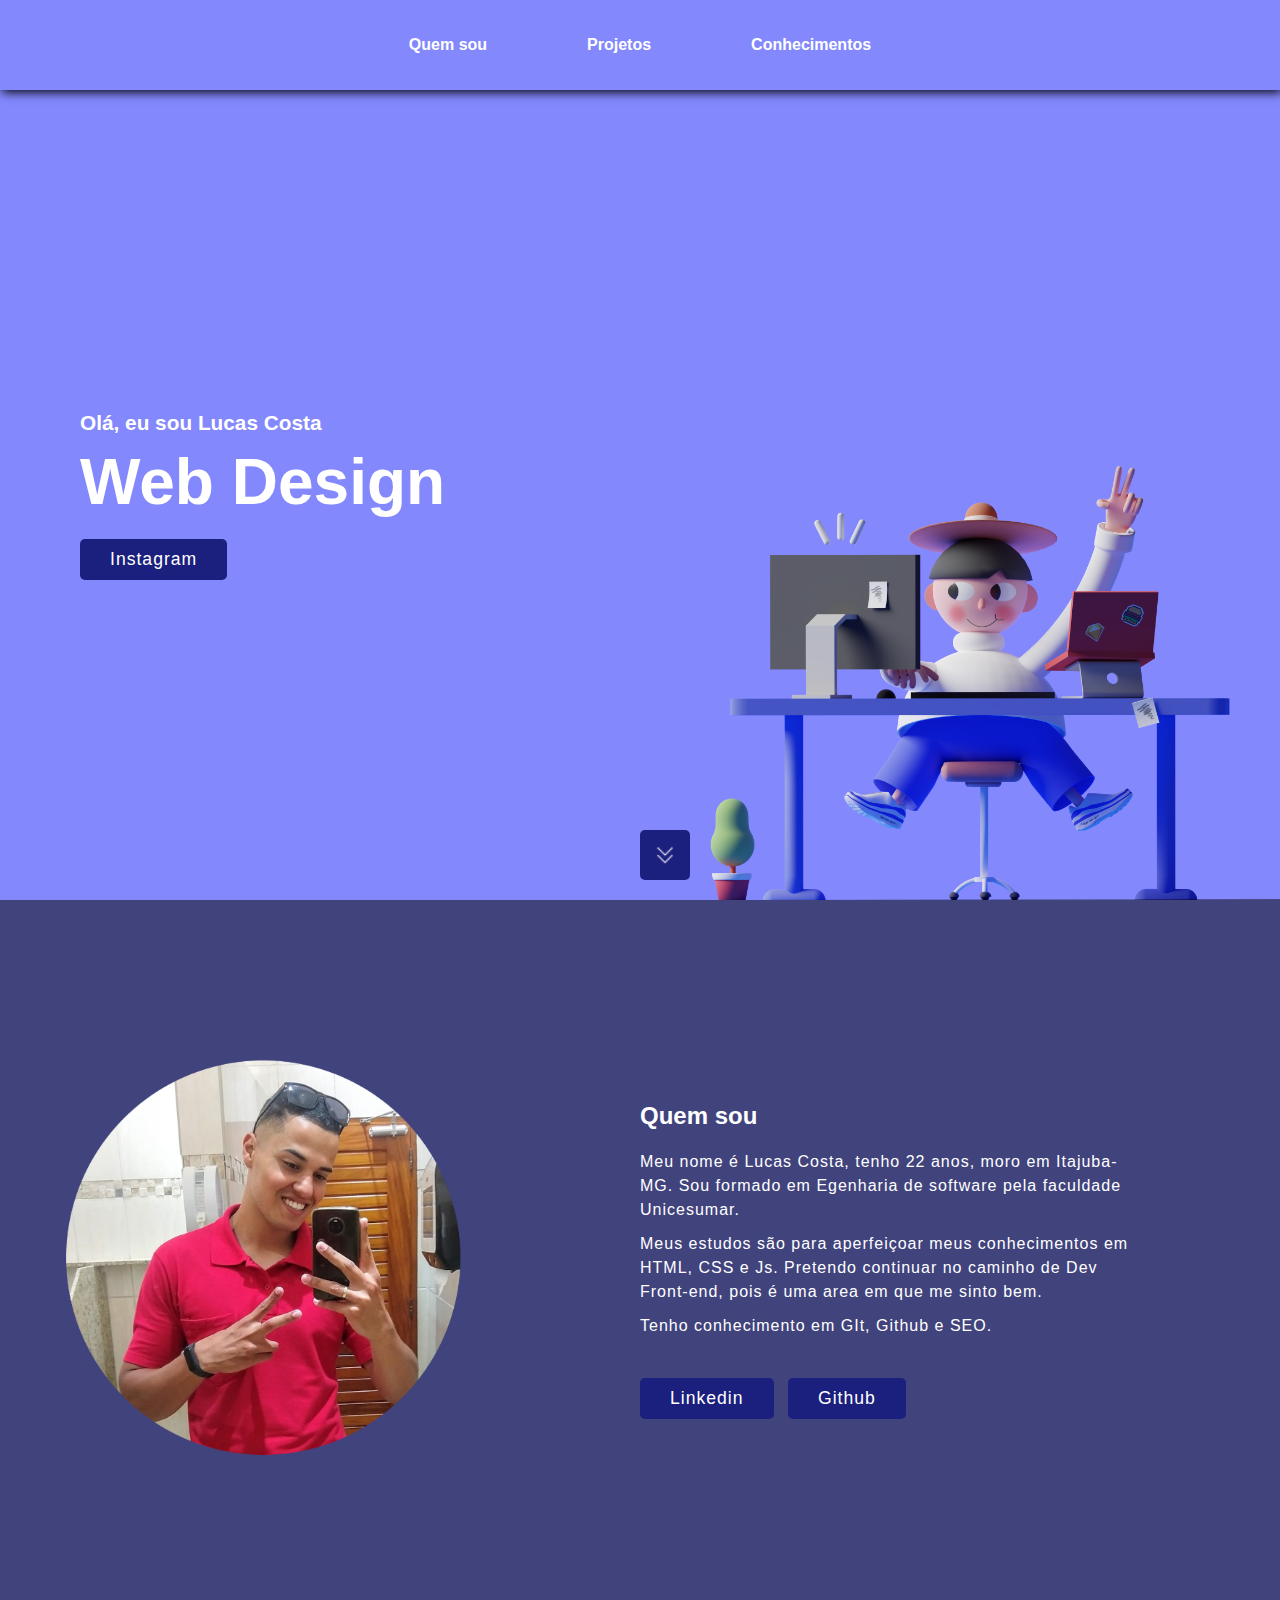
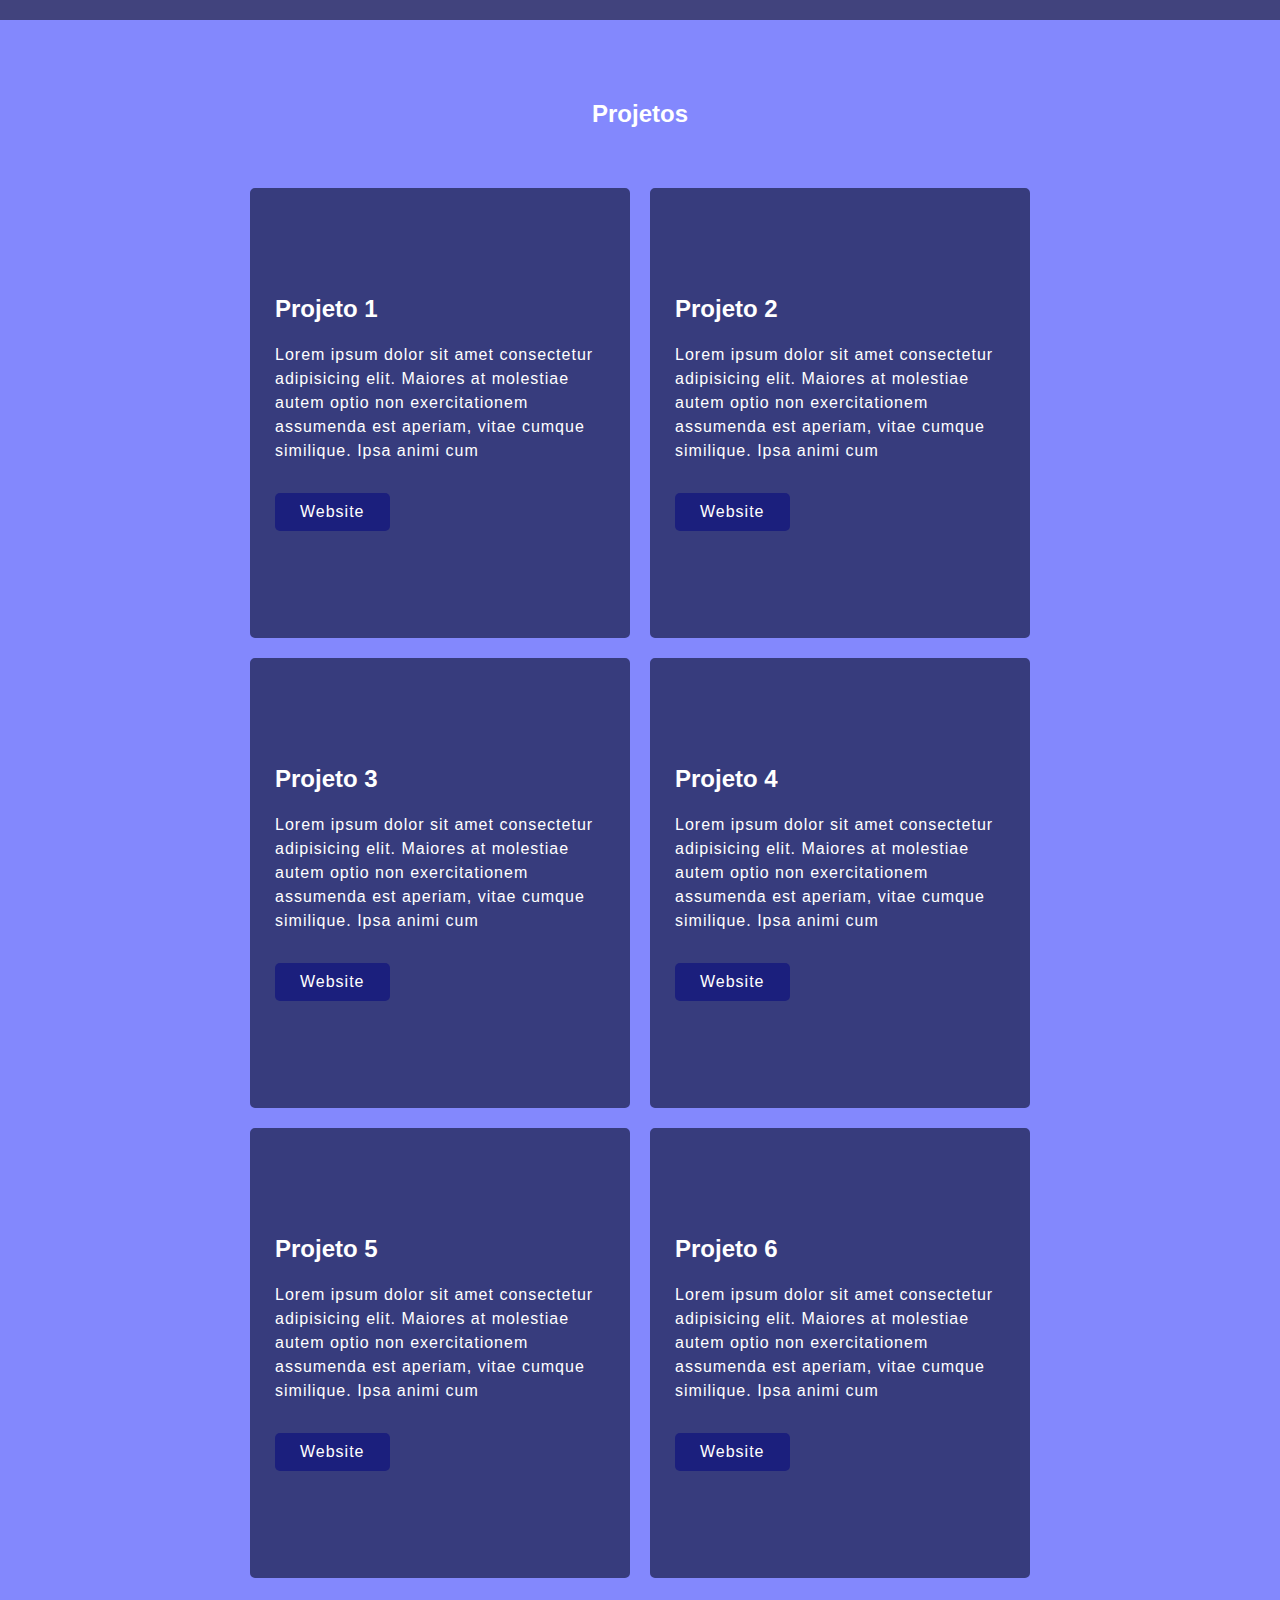
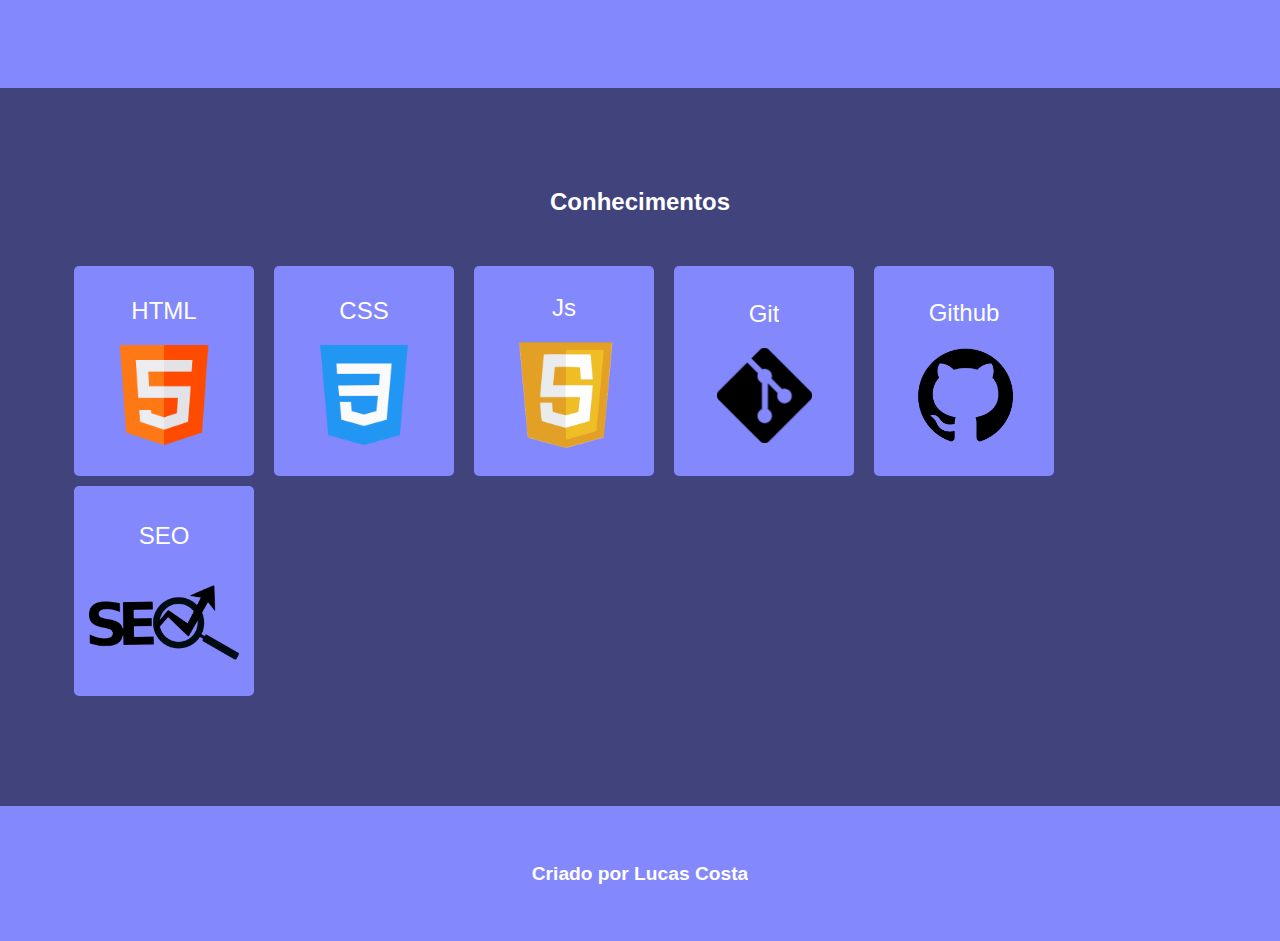
==== index.html @ ea0ee7eb "Adicionado os arquivos do Portifolio" ====
<!DOCTYPE html>
<html lang="pt-br">
<head>
    <meta charset="UTF-8">
    <meta http-equiv="X-UA-Compatible" content="IE=edge">
    <meta name="viewport" content="width=device-width, initial-scale=1.0">
    <title>Lucas Costa</title>

    <meta auth="Lucas Costa">

    <meta name="description" content="Esse é meu portifolio, com a intenção de mostrar meus conhecimentos em web design">
    
    <link rel="stylesheet" href="style.css">
</head>
<body>
    <header>
        <nav>
            <ul>
                <li><a href="#sobre">Quem sou</a></li>
                <li><a href="#projetos">Projetos</a></li>
                <li><a href="#conhecimentos">Conhecimentos</a></li>
            </ul>
        </nav>
    </header>

    <main>
        <div class="content-main">
            <img id="img-tecnologia" src="./imagens/tecnologia2.png" alt="Homem com a tecnologia">
            <div class="text-main">
                <p>Olá, eu sou Lucas Costa</p>
                <h1>Web Design</h1>
                <a href="#"><button>Instagram</button></a>
            </div>
            <a href="#sobre"><img id="seta-baixo" src="./imagens/setaBaixo2.png" alt="Scroll do site para baixo"></a>
        </div>
    </main>

    <aside id="sobre">
        <div class="content-aside">
            <div class="picture">
                <img src="./imagens/foto.png" alt="Foto de Lucas Costa">
            </div>
            <div class="text-sobre">
                <h2>Quem sou</h2>
                <p>Meu nome é Lucas Costa, tenho 22 anos, moro em Itajuba-MG. Sou formado em Egenharia de software pela faculdade Unicesumar. </p>

                <p>Meus estudos são para aperfeiçoar meus conhecimentos em HTML, CSS e Js. Pretendo continuar no caminho de Dev Front-end, pois é uma area em que me sinto bem.  </p>
                
                <p>Tenho conhecimento em GIt, Github e SEO.</p>

                <a href="#"><button>Linkedin</button></a>
                <a href="#"><button>Github</button></a>
            </div>
        </div>

    </aside>

    <aside id="projetos">
        <div class="content-projeto">
            <h2>Projetos</h2>
            <div class="box-projetos">
                <div class="projeto">
                    <h2>Projeto 1</h2>
                    <p>Lorem ipsum dolor sit amet consectetur adipisicing elit. Maiores at molestiae autem optio non exercitationem assumenda est aperiam, vitae cumque similique. Ipsa animi cum </p>
                    <a href="#"><button>Website</button></a>
                </div>

                <div class="projeto">
                    <h2>Projeto 2</h2>
                    <p>Lorem ipsum dolor sit amet consectetur adipisicing elit. Maiores at molestiae autem optio non exercitationem assumenda est aperiam, vitae cumque similique. Ipsa animi cum </p>
                    <a href="#"><button>Website</button></a>
                </div>

                <div class="projeto">
                    <h2>Projeto 3</h2>
                    <p>Lorem ipsum dolor sit amet consectetur adipisicing elit. Maiores at molestiae autem optio non exercitationem assumenda est aperiam, vitae cumque similique. Ipsa animi cum </p>
                    <a href="#"><button>Website</button></a>
                </div>

                <div class="projeto">
                    <h2>Projeto 4</h2>
                    <p>Lorem ipsum dolor sit amet consectetur adipisicing elit. Maiores at molestiae autem optio non exercitationem assumenda est aperiam, vitae cumque similique. Ipsa animi cum </p>
                    <a href="#"><button>Website</button></a>
                </div>

                <div class="projeto">
                    <h2>Projeto 5</h2>
                    <p>Lorem ipsum dolor sit amet consectetur adipisicing elit. Maiores at molestiae autem optio non exercitationem assumenda est aperiam, vitae cumque similique. Ipsa animi cum </p>
                    <a href="#"><button>Website</button></a>
                </div>

                <div class="projeto">
                    <h2>Projeto 6</h2>
                    <p>Lorem ipsum dolor sit amet consectetur adipisicing elit. Maiores at molestiae autem optio non exercitationem assumenda est aperiam, vitae cumque similique. Ipsa animi cum </p>
                    <a href="#"><button>Website</button></a>
                </div>
            </div>
        </div>
    </aside>

    <aside id="conhecimentos">
        <h2>Conhecimentos</h2>
        <div class="box">
            <div class="box-conhecimento">
                <p>HTML</p>
                <img id="logoHtml" src="./imagens/html.png" alt="Logo HTML">
            </div>

            <div class="box-conhecimento">
                <p>CSS</p>
                <img  id="logoCss" src="./imagens/css.png" alt="Logo CSS">
            </div>

            <div class="box-conhecimento">
                <p>Js</p>
                <img id="logoJs" src="./imagens/logo-Js.png" alt="Logo Javascript">
            </div>

            <div class="box-conhecimento">
                <p>Git</p>
                <img id="logoGit" src="./imagens/logo-git.png" alt="Logo Git">
            </div>

            <div class="box-conhecimento">
                <p>Github</p>
                <img id="logoGithub" src="./imagens/logo-github.png" alt="Logo Github">
            </div>

            <div class="box-conhecimento">
                <p>SEO</p>
                <img id="logoSeo" src="./imagens/logo-SEO.png" alt="Logo SEO">
            </div>
        </div>
    </aside>

    <footer>
        <p>Criado por <a href="#">Lucas Costa</a></p>
    </footer>
</body>
</html>
---- style.css ----
* {
    margin: 0;
    padding: 0;
    font-family: Arial, Helvetica, sans-serif;
    overflow-x: hidden;
}

header {
    width: 100vw;
    height: 10vh;
    display: flex;
    justify-content: center;
    align-items: center;
    background-color: #8388FD;
    box-shadow: black 2px 2px 10px;
    position: relative;
    z-index: 2;
}

header nav ul {
    display: flex;
    align-items: center;
    list-style: none;
    overflow: hidden;
}

header nav ul li {
    margin: 0 50px; 
}

header nav ul li a {
    text-decoration: none;
    color: white;
    font-size: 1rem;
    font-weight: bold;
}

header nav ul li a:hover {
    cursor: pointer;
    color: rgb(231, 231, 231);
}

main {
    width: 100vw;
    height: 90vh;
    display: flex;
    flex-direction: column;
    justify-content: center;
    background-color: #8388FD;
}

main #img-tecnologia {
    width: 600px;
    position: absolute;
    bottom: 0px;
    right: 0px;
    z-index: 1;
}

main .text-main {
    text-align: start;
    color: #ffffff;
    margin-left: 80px;
    z-index: 2;
}

main .text-main p {
    margin-bottom: 10px;
    font-size: 1.3rem;
    font-weight: bold;
}

main .text-main h1 {
    font-size: 4rem;
    margin-bottom: 20px;
}

main .text-main button {
    padding: 10px 30px;
    font-size: 1.1rem;
    color: #ffff;
    background-color: #1B1F7D;
    border: none;
    border-radius: 5px;
    letter-spacing: 1px;
}

main .text-main button:hover {
    background-color: #121458;
    cursor: pointer;
}

main #seta-baixo {
    width: 30px;
    position: absolute;
    bottom: 20px;
    left: 50vw;
    background-color: #1B1F7D;
    padding: 10px;
    border-radius: 5px;
    z-index: 2;
    margin: 0 auto;
    scroll-behavior: smooth;
}

main #seta-baixo:hover {
    cursor: pointer;
    background-color: #121458;
}

#sobre {
    width: 100vw;
    height: 80vh;
    display: flex;
    justify-content: center;
    align-items: center;
    background-color: #41437D;
}

#sobre .content-aside {
    width: 90vw;
    display: flex;
    justify-content: space-between;
    align-items: center;
}

#sobre .content-aside .picture {
    width: 50vw;
}

#sobre .content-aside .picture img {
    width: 400px;
}

#sobre .content-aside .text-sobre {
    width: 50vw;
    color: #ffff;
    padding: 10px;
}

#sobre .content-aside .text-sobre h2 {
    font-size: 1.5rem;
    font-weight: bold;
    margin-bottom: 20px;
}

#sobre .content-aside .text-sobre p {
    width: 90%;
    font-size: 1rem;
    font-weight: 100;
    letter-spacing: 1px;
    line-height: 1.5;
    margin-bottom: 10px;
}

#sobre .content-aside .text-sobre a button {
    padding: 10px 30px;
    font-size: 1.1rem;
    margin: 30px 10px 0 0;
    color: #ffff;
    background-color: #1B1F7D;
    border: none;
    border-radius: 5px;
    letter-spacing: 1px;
}

#sobre .content-aside .text-sobre a button:hover {
    background-color: #121458;
    cursor: pointer;
}

#projetos {
    width: 100vw;
    min-height: 100vh;
    display: flex;
    justify-content: center;
    align-items: center;
    background-color: #8388FD;
    color: #ffff;
    padding-bottom: 100px;
}

#projetos .content-projeto {
    width: 90vw;
    display: flex;
    flex-direction: column;
    justify-content: center;
    align-items: center;
}

#projetos .content-projeto h2 {
    margin: 80px 0 50px 0;
}

#projetos .content-projeto .box-projetos {
    display: flex;
    justify-content: center;
    flex-wrap: wrap;
}

#projetos .content-projeto .box-projetos .projeto {
    width: 380px;
    height: 50vh;
    display: flex;
    flex-direction: column;
    justify-content: center;
    align-items: start;
    border-radius: 5px;
    background-color: #373C7D;
    color: white;
    margin: 10px;
    padding: 15px 20px;
    box-sizing: border-box;
    text-align: start;
    border: 5px solid #373C7D;
    transition: .6s;
}

#projetos .content-projeto .box-projetos .projeto:hover {
    border: 5px solid #1D29CC;
    transition: .6s;
}

#projetos .content-projeto .box-projetos .projeto h2 {
    margin: 0 0 20px 0;
}

#projetos .content-projeto .box-projetos .projeto p {
    font-size: 1rem;
    letter-spacing: 1px;
    line-height: 1.5;
}

#projetos .content-projeto .box-projetos .projeto a button {
    padding: 10px 25px;
    font-size: 1rem;
    margin: 30px 10px 0 0;
    color: #ffff;
    background-color: #1B1F7D;
    border: none;
    border-radius: 5px;
    letter-spacing: 1px;
}

#projetos .content-projeto .box-projetos .projeto a button:hover {
    background-color: #121458;
    cursor: pointer;
}

#conhecimentos  {
    width: 100vw;
    display: flex;
    flex-direction: column;
    align-items: center;
    justify-content: center;
    background-color: #41437D;
    padding: 100px 0;
}

#conhecimentos  h2 {
    font-size: 1.5rem;
    color: white;
}

#conhecimentos  .box {
    width: 90vw;
    display: flex;
    flex-wrap: wrap;
    margin-top: 50px;
}

#conhecimentos  .box .box-conhecimento {
    width: 170px;
    height: 200px;
    border: 5px solid #8388FD;
    border-radius: 5px;
    background-color: #8388FD;
    margin: 0 10px 10px;
    display: flex;
    flex-direction: column;
    align-items: center;
    justify-content: center;
    transition: .6s;
}

#conhecimentos  .box .box-conhecimento:hover {
    border: 5px solid #1D29CC;
    transition: .6s;
}

#conhecimentos  .box .box-conhecimento p {
    font-size: 1.5rem;
    color: white;
    margin-bottom: 20px;
}

#conhecimentos  .box .box-conhecimento #logoHtml {
    width: 100px;
}

#conhecimentos  .box .box-conhecimento #logoCss {
    width: 100px;
}

#conhecimentos  .box .box-conhecimento #logoJs {
    width: 110px;
}

#conhecimentos  .box .box-conhecimento #logoGit {
    width: 95px;
}

#conhecimentos  .box .box-conhecimento #logoGithub {
    width: 170px;
}

#conhecimentos  .box .box-conhecimento #logoSeo {
    width: 150px;
    margin-top: 15px;
}

footer {
    width: 100vw;
    height: 15vh;
    background-color: #8388FD;
    color: white;
    display: flex;
    align-items: center;
    justify-content: center;
}

footer p {
    font-size: 1.2rem;
    font-weight: bold;
}

footer p a {
    text-decoration: none;
    color: white;
}

footer p a:hover {
    color: #121458;
    text-decoration: underline ;
}
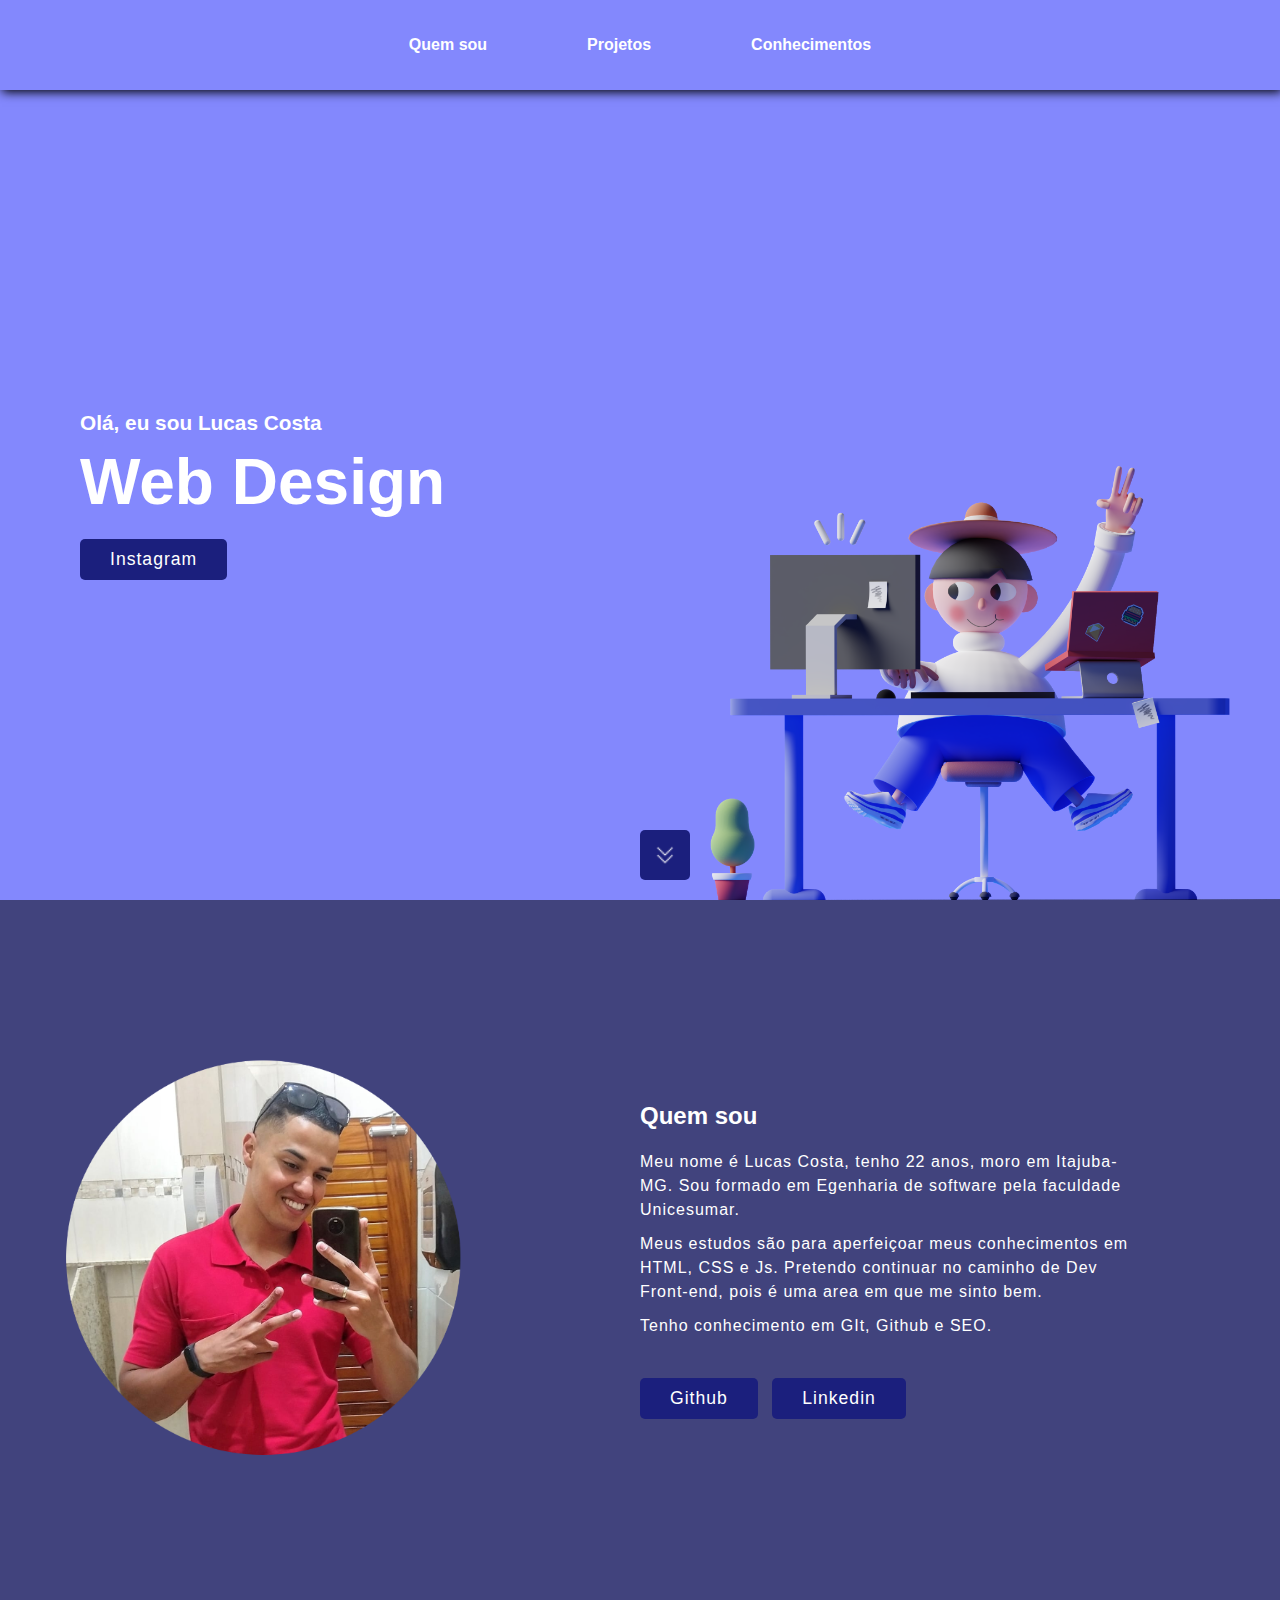
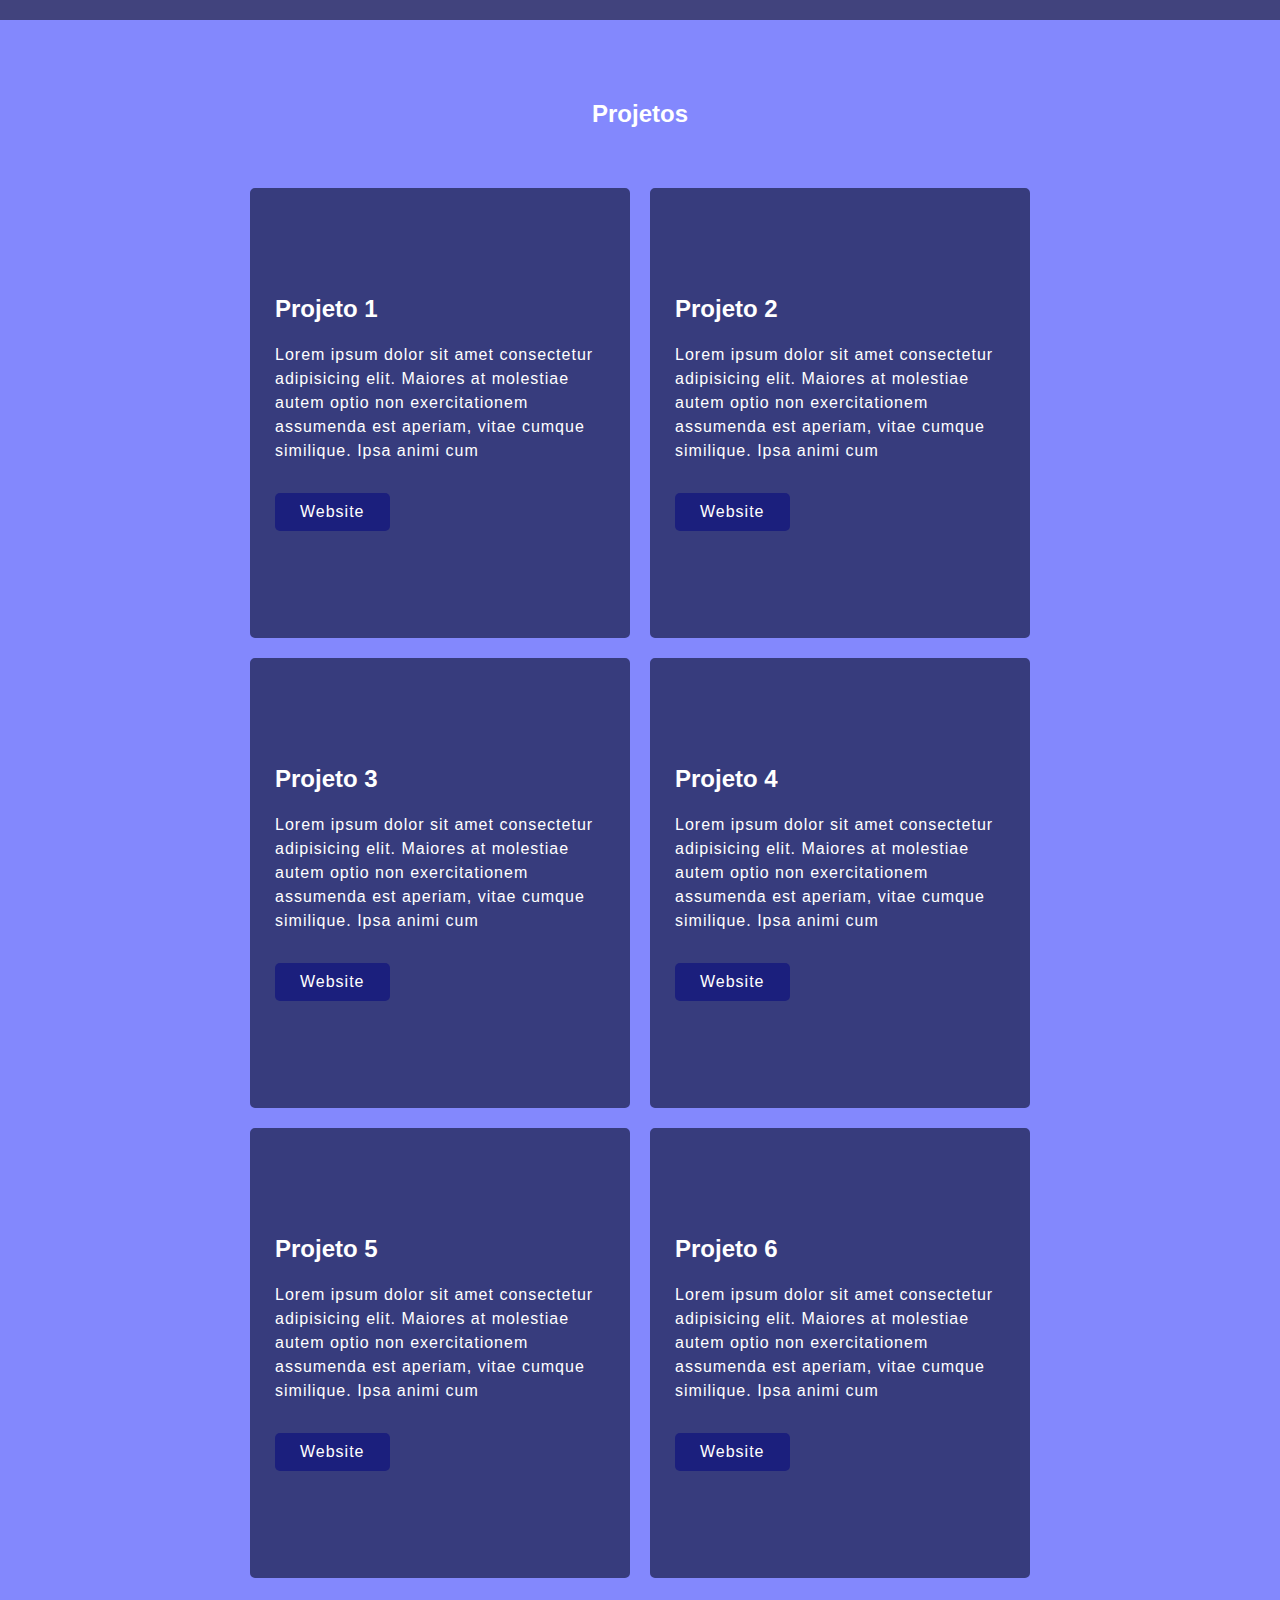
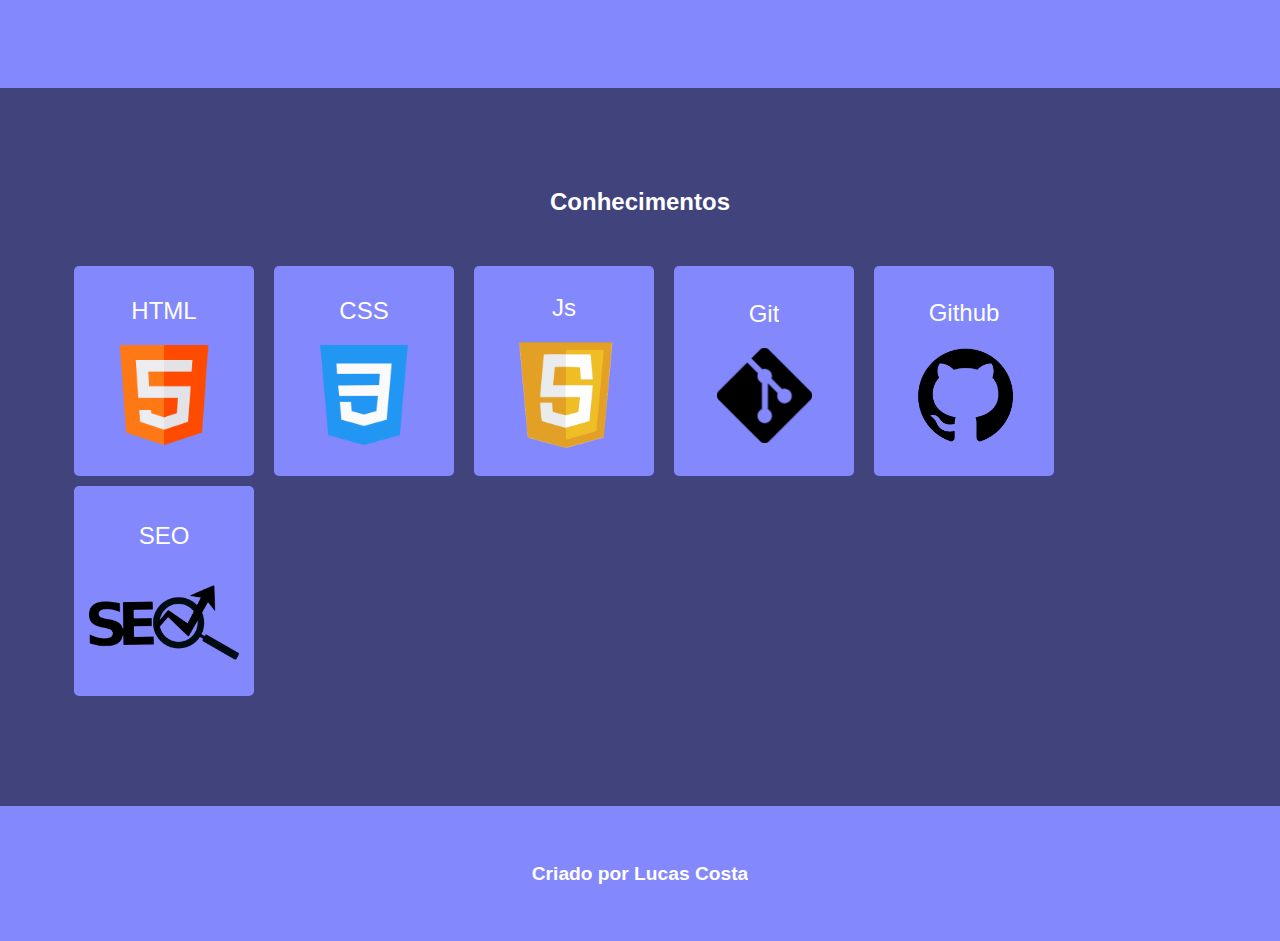
==== commit d29f15ec: "Alteração na altura do main" ====
--- a/index.html
+++ b/index.html
@@ -10,10 +10,14 @@
 
     <meta name="description" content="Esse é meu portifolio, com a intenção de mostrar meus conhecimentos em web design">
     
-    <link rel="stylesheet" href="style.css">
+    <link rel="stylesheet" href="./style.css">
+    <link rel="stylesheet" href="./responsive.css">
 </head>
 <body>
-    <header>
+    <div id="voltarParaTopo">
+        <a href="#topo"><img src="./imagens/voltarAoTopo.png" alt="Botão para voltar ao topo"></a>
+    </div>
+    <header id="topo">
         <nav>
             <ul>
                 <li><a href="#sobre">Quem sou</a></li>
@@ -29,7 +33,7 @@
             <div class="text-main">
                 <p>Olá, eu sou Lucas Costa</p>
                 <h1>Web Design</h1>
-                <a href="#"><button>Instagram</button></a>
+                <a href="https://www.instagram.com/lucass.ljc/" target="_blank"><button>Instagram</button></a>
             </div>
             <a href="#sobre"><img id="seta-baixo" src="./imagens/setaBaixo2.png" alt="Scroll do site para baixo"></a>
         </div>
@@ -48,8 +52,10 @@
                 
                 <p>Tenho conhecimento em GIt, Github e SEO.</p>
 
-                <a href="#"><button>Linkedin</button></a>
-                <a href="#"><button>Github</button></a>
+                <div class="buttons">
+                    <a href="https://github.com/luqnex" target="_blank"><button>Github</button></a>
+                    <a href="https://www.linkedin.com/in/lucas-costa-bbbb9a1b4/" target="_blank"><button>Linkedin</button></a>
+                </div>
             </div>
         </div>
 
@@ -134,7 +140,10 @@
     </aside>
 
     <footer>
-        <p>Criado por <a href="#">Lucas Costa</a></p>
+        <p>Criado por <a href="https://www.instagram.com/lucass.ljc/" target="_blank">Lucas Costa</a></p>
     </footer>
+
+
+    <script src="./javascript.js"></script>
 </body>
 </html>--- a/style.css
+++ b/style.css
@@ -3,6 +3,25 @@
     padding: 0;
     font-family: Arial, Helvetica, sans-serif;
     overflow-x: hidden;
+}
+
+html {
+    scroll-behavior: smooth;
+}
+
+#voltarParaTopo {
+    position: absolute;
+    position: fixed;
+    bottom: 10px;
+    right: 20px;
+    display: none;
+}
+
+#voltarParaTopo img {
+    width: 30px;
+    padding: 10px;
+    border-radius: 5px;
+    background-color: #1B1F7D;
 }
 
 header {
@@ -99,8 +118,6 @@
     padding: 10px;
     border-radius: 5px;
     z-index: 2;
-    margin: 0 auto;
-    scroll-behavior: smooth;
 }
 
 main #seta-baixo:hover {
@@ -262,7 +279,7 @@
     color: white;
 }
 
-#conhecimentos  .box {
+#conhecimentos .box {
     width: 90vw;
     display: flex;
     flex-wrap: wrap;
--- a/responsive.css
+++ b/responsive.css
@@ -0,0 +1,114 @@
+@media only screen and (max-width: 426px) {
+    header nav ul li {
+        margin: 0 15px;
+    }
+
+    main {
+        height: 60vh;
+    }
+
+    main #img-tecnologia {
+        display: none;
+    }
+
+    main .text-main {
+        text-align: center;
+        margin: 0;
+    }
+
+    main .text-main p {
+        font-size: 1rem;
+    }
+
+    main .text-main h1 {
+        font-size: 3rem;
+    }
+
+    main .text-main button {
+        font-size: 1rem;
+        margin-top: 20px;
+        z-index: 2;
+    }
+
+    main #seta-baixo {
+        display: none;
+    }
+
+    #sobre {
+        height: 100vh;
+    }
+
+    #sobre .content-aside {
+        flex-direction: column;
+        align-items: center;
+    }
+
+    #sobre .content-aside .picture {
+        width: 100%;
+        display: flex;
+        justify-content: center;
+    }
+
+    #sobre .content-aside .picture img {
+        width: 250px;
+    }
+
+    #sobre .content-aside .text-sobre {
+        width: 100%;
+    }
+
+    #sobre .content-aside .text-sobre h2 {
+        text-align: center;
+        margin-top: 10px;
+    }
+
+    #sobre .content-aside .text-sobre p {
+        font-size: .9rem;
+        margin: 0;
+        padding: 10px 20px;
+    }
+
+    #sobre .content-aside .text-sobre .buttons {
+        display: flex;
+        justify-content: center;
+    }
+
+    #sobre .content-aside .text-sobre .buttons a button {
+        font-size: 1rem;
+    }
+
+    #projetos .content-projeto .box-projetos .projeto {
+        width: 100%;
+    }
+
+    #projetos .content-projeto .box-projetos .projeto  h2 {
+        font-size: 1.1rem;
+    }
+
+    #projetos .content-projeto .box-projetos .projeto p {
+        font-size: .9rem;
+        letter-spacing: 0px;
+        line-height: 1.5;
+    }
+
+    #conhecimentos .box {
+        justify-content: center;
+    }
+
+    #conhecimentos  .box .box-conhecimento {
+        width: 35vw;
+        height: 150px;
+    }
+
+    #conhecimentos  .box .box-conhecimento p {
+        font-size: 1rem;
+    }
+
+    #conhecimentos  .box .box-conhecimento #logoSeo {
+        width: 110px;
+    }
+
+    footer p {
+        font-size: 1rem;
+    }
+}